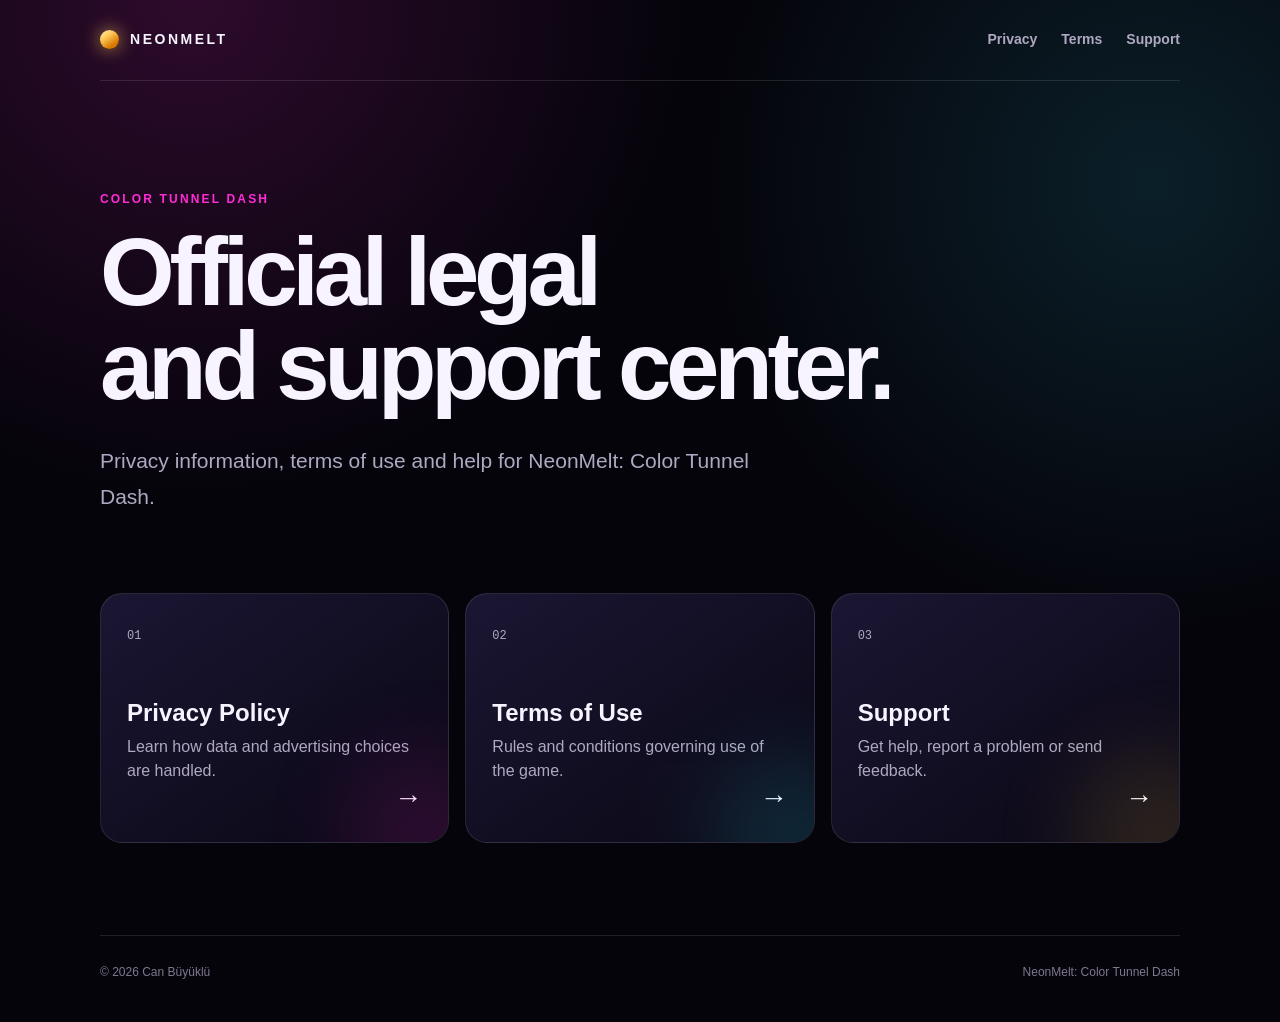
==== index.html @ 9c284250 "Add files via upload" ====
<!doctype html>
<html lang="en">
<head>
  <meta charset="utf-8">
  <meta name="viewport" content="width=device-width, initial-scale=1">
  <meta name="description" content="Official legal and support pages for NeonMelt: Color Tunnel Dash.">
  <title>NeonMelt: Color Tunnel Dash</title>
  <link rel="stylesheet" href="styles.css">
</head>
<body>
  <header class="site-header">
    <a class="brand" href="index.html" aria-label="NeonMelt home">
      <span class="brand-orb"></span>
      <span>NEONMELT</span>
    </a>
    <nav aria-label="Legal pages">
      <a href="privacy.html">Privacy</a>
      <a href="terms.html">Terms</a>
      <a href="support.html">Support</a>
    </nav>
  </header>

  <main class="hero-shell">
    <section class="hero">
      <p class="eyebrow">COLOR TUNNEL DASH</p>
      <h1>Official legal<br>and support center.</h1>
      <p class="lede">Privacy information, terms of use and help for NeonMelt: Color Tunnel Dash.</p>
      <div class="card-grid">
        <a class="link-card" href="privacy.html">
          <span class="card-index">01</span>
          <h2>Privacy Policy</h2>
          <p>Learn how data and advertising choices are handled.</p>
          <span class="card-arrow">→</span>
        </a>
        <a class="link-card" href="terms.html">
          <span class="card-index">02</span>
          <h2>Terms of Use</h2>
          <p>Rules and conditions governing use of the game.</p>
          <span class="card-arrow">→</span>
        </a>
        <a class="link-card" href="support.html">
          <span class="card-index">03</span>
          <h2>Support</h2>
          <p>Get help, report a problem or send feedback.</p>
          <span class="card-arrow">→</span>
        </a>
      </div>
    </section>
  </main>

  <footer>
    <span>© 2026 Can Büyüklü</span>
    <span>NeonMelt: Color Tunnel Dash</span>
  </footer>
</body>
</html>
---- styles.css ----
:root {
  color-scheme: dark;
  --bg: #05040b;
  --surface: rgba(18, 15, 34, 0.72);
  --surface-strong: #151027;
  --line: rgba(255, 255, 255, 0.11);
  --text: #f7f3ff;
  --muted: #afa8c2;
  --magenta: #ff2bd6;
  --cyan: #36e7ff;
  --gold: #ffc857;
  --max: 1080px;
}

* { box-sizing: border-box; }

html { scroll-behavior: smooth; }

body {
  min-height: 100vh;
  margin: 0;
  color: var(--text);
  background:
    radial-gradient(circle at 15% 0%, rgba(255, 43, 214, 0.16), transparent 31rem),
    radial-gradient(circle at 90% 18%, rgba(54, 231, 255, 0.12), transparent 28rem),
    var(--bg);
  font-family: Inter, ui-sans-serif, -apple-system, BlinkMacSystemFont, "Segoe UI", sans-serif;
  line-height: 1.7;
}

a { color: var(--cyan); text-underline-offset: 0.2em; }

.site-header {
  position: relative;
  z-index: 2;
  display: flex;
  align-items: center;
  justify-content: space-between;
  width: min(calc(100% - 40px), var(--max));
  margin: 0 auto;
  padding: 28px 0;
  border-bottom: 1px solid var(--line);
}

.brand {
  display: inline-flex;
  align-items: center;
  gap: 11px;
  color: var(--text);
  font-size: 14px;
  font-weight: 850;
  letter-spacing: 0.18em;
  text-decoration: none;
}

.brand-orb {
  width: 19px;
  height: 19px;
  border-radius: 50%;
  background: linear-gradient(145deg, #fff4bd, var(--gold) 35%, #d77800 75%);
  box-shadow: 0 0 18px rgba(255, 200, 87, 0.72);
}

nav { display: flex; gap: 24px; }

nav a {
  color: var(--muted);
  font-size: 14px;
  font-weight: 650;
  text-decoration: none;
}

nav a:hover, nav a.active { color: var(--text); }

.hero-shell,
.document-shell {
  width: min(calc(100% - 40px), var(--max));
  margin: 0 auto;
}

.hero { padding: 108px 0 92px; }

.eyebrow {
  margin: 0 0 16px;
  color: var(--magenta) !important;
  font-size: 12px;
  font-weight: 800;
  letter-spacing: 0.18em;
}

h1 {
  max-width: 850px;
  margin: 0;
  font-size: clamp(48px, 8vw, 96px);
  line-height: 0.98;
  letter-spacing: -0.055em;
}

.lede {
  max-width: 650px;
  margin: 30px 0 0;
  color: var(--muted);
  font-size: clamp(17px, 2vw, 21px);
}

.card-grid {
  display: grid;
  grid-template-columns: repeat(3, 1fr);
  gap: 16px;
  margin-top: 78px;
}

.link-card {
  position: relative;
  min-height: 250px;
  padding: 26px;
  overflow: hidden;
  color: var(--text);
  background: linear-gradient(145deg, rgba(30, 24, 55, 0.9), rgba(11, 9, 22, 0.86));
  border: 1px solid var(--line);
  border-radius: 22px;
  text-decoration: none;
  transition: transform 180ms ease, border-color 180ms ease;
}

.link-card::after {
  position: absolute;
  width: 130px;
  height: 130px;
  right: -45px;
  bottom: -60px;
  border-radius: 50%;
  background: var(--magenta);
  filter: blur(54px);
  opacity: 0.24;
  content: "";
}

.link-card:nth-child(2)::after { background: var(--cyan); }
.link-card:nth-child(3)::after { background: var(--gold); }
.link-card:hover { transform: translateY(-4px); border-color: rgba(255, 255, 255, 0.26); }
.card-index { color: var(--muted); font-family: ui-monospace, SFMono-Regular, Menlo, monospace; font-size: 12px; }
.link-card h2 { margin: 52px 0 8px; font-size: 24px; line-height: 1.15; }
.link-card p { margin: 0; color: var(--muted); line-height: 1.5; }
.card-arrow { position: absolute; right: 26px; bottom: 20px; color: var(--text); font-size: 28px; }

.document-shell { max-width: 800px; }
.document { padding: 82px 0 100px; }
.document-title { padding-bottom: 48px; border-bottom: 1px solid var(--line); }
.document-title h1 { font-size: clamp(44px, 8vw, 74px); }
.document-title > p:last-child { max-width: 640px; margin: 24px 0 0; color: var(--muted); font-size: 19px; }
.document section { padding: 34px 0; border-bottom: 1px solid var(--line); }
.document h2 { margin: 0 0 12px; font-size: 22px; letter-spacing: -0.02em; }
.document h3 { margin: 28px 0 4px; font-size: 17px; }
.document p { margin: 0 0 14px; color: #d2ccdf; }
.document p:last-child { margin-bottom: 0; }
.document ul { margin: 12px 0 0; padding-left: 21px; color: #d2ccdf; }
.document li { margin: 6px 0; }

.notice {
  margin: 32px 0 0;
  padding: 19px 21px;
  color: #dcd6e7;
  background: linear-gradient(90deg, rgba(255, 43, 214, 0.1), rgba(54, 231, 255, 0.08));
  border: 1px solid var(--line);
  border-radius: 14px;
}

.translation {
  margin-top: 40px;
  background: var(--surface);
  border: 1px solid var(--line);
  border-radius: 16px;
}

.translation summary { padding: 18px 20px; cursor: pointer; font-weight: 750; }
.translation > div { padding: 0 20px 22px; }

.support-cta {
  position: relative;
  display: flex;
  align-items: center;
  justify-content: space-between;
  margin-top: 36px;
  padding: 24px;
  color: var(--text);
  background: linear-gradient(110deg, rgba(255, 43, 214, 0.17), rgba(54, 231, 255, 0.12));
  border: 1px solid rgba(255, 255, 255, 0.16);
  border-radius: 18px;
  text-decoration: none;
}

.support-cta small { display: block; margin-bottom: 4px; color: var(--muted); font-weight: 750; letter-spacing: 0.13em; }
.support-cta strong { overflow-wrap: anywhere; font-size: 19px; }
.support-cta .card-arrow { position: static; }

footer {
  display: flex;
  justify-content: space-between;
  width: min(calc(100% - 40px), var(--max));
  margin: 0 auto;
  padding: 26px 0 40px;
  color: #7f788f;
  border-top: 1px solid var(--line);
  font-size: 12px;
}

footer a { color: #aaa2ba; text-decoration: none; }

@media (max-width: 720px) {
  .site-header { align-items: flex-start; gap: 24px; }
  nav { flex-wrap: wrap; justify-content: flex-end; gap: 10px 16px; }
  .hero { padding-top: 72px; }
  .card-grid { grid-template-columns: 1fr; margin-top: 50px; }
  .link-card { min-height: 205px; }
  .document { padding-top: 58px; }
  footer { gap: 20px; }
}

@media (max-width: 460px) {
  .site-header { display: block; }
  nav { justify-content: flex-start; margin-top: 20px; }
  h1 { font-size: 44px; }
}
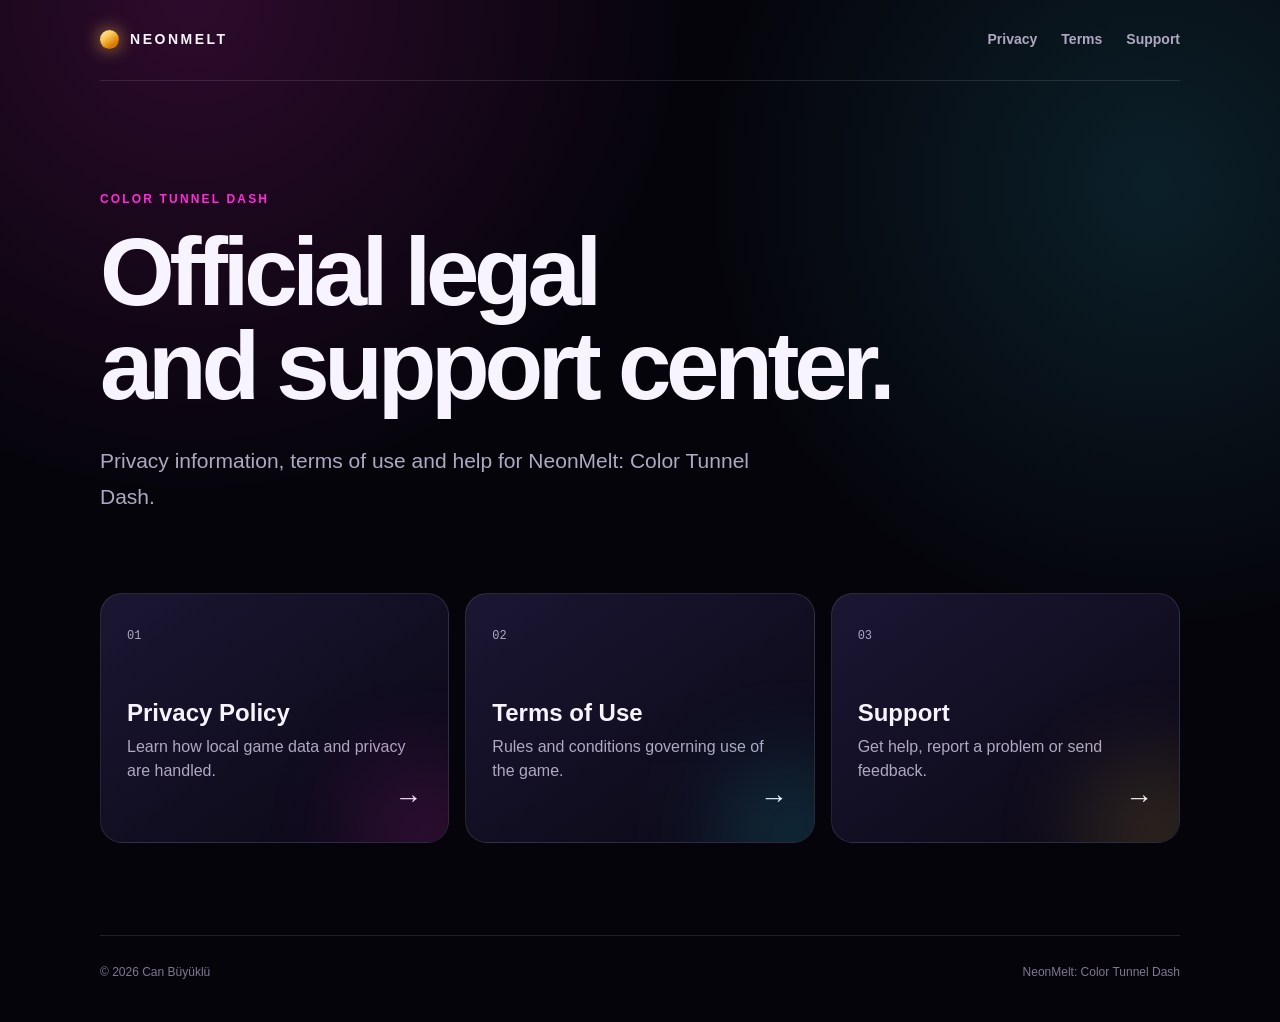
==== commit 700f9d93: "Add files via upload" ====
--- a/index.html
+++ b/index.html
@@ -29,7 +29,7 @@
         <a class="link-card" href="privacy.html">
           <span class="card-index">01</span>
           <h2>Privacy Policy</h2>
-          <p>Learn how data and advertising choices are handled.</p>
+          <p>Learn how local game data and privacy are handled.</p>
           <span class="card-arrow">→</span>
         </a>
         <a class="link-card" href="terms.html">
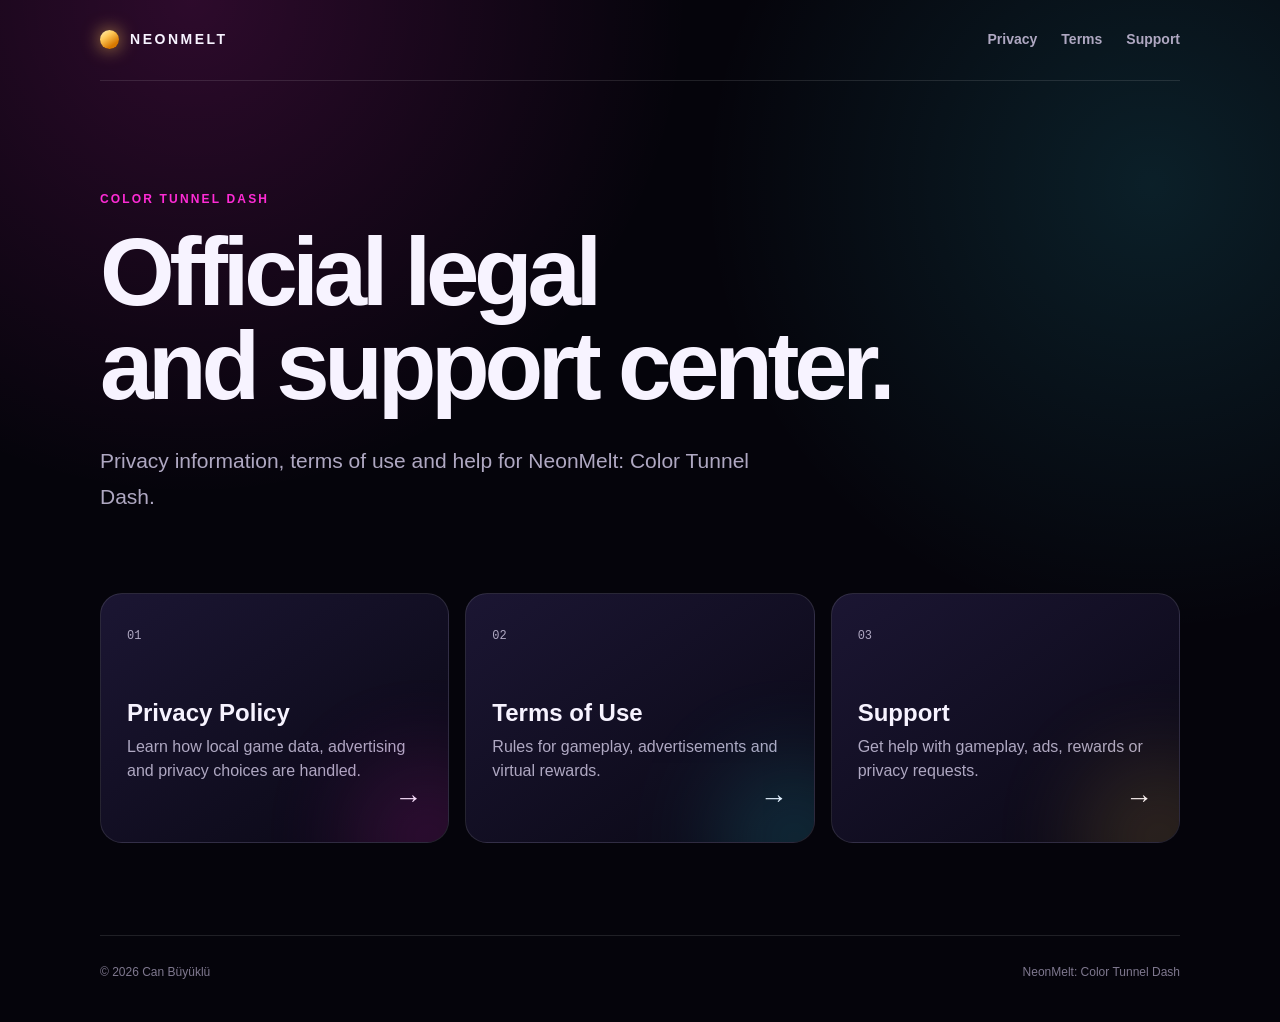
==== commit 8932f7f7: "Add files via upload" ====
--- a/index.html
+++ b/index.html
@@ -29,19 +29,19 @@
         <a class="link-card" href="privacy.html">
           <span class="card-index">01</span>
           <h2>Privacy Policy</h2>
-          <p>Learn how local game data and privacy are handled.</p>
+          <p>Learn how local game data, advertising and privacy choices are handled.</p>
           <span class="card-arrow">→</span>
         </a>
         <a class="link-card" href="terms.html">
           <span class="card-index">02</span>
           <h2>Terms of Use</h2>
-          <p>Rules and conditions governing use of the game.</p>
+          <p>Rules for gameplay, advertisements and virtual rewards.</p>
           <span class="card-arrow">→</span>
         </a>
         <a class="link-card" href="support.html">
           <span class="card-index">03</span>
           <h2>Support</h2>
-          <p>Get help, report a problem or send feedback.</p>
+          <p>Get help with gameplay, ads, rewards or privacy requests.</p>
           <span class="card-arrow">→</span>
         </a>
       </div>
